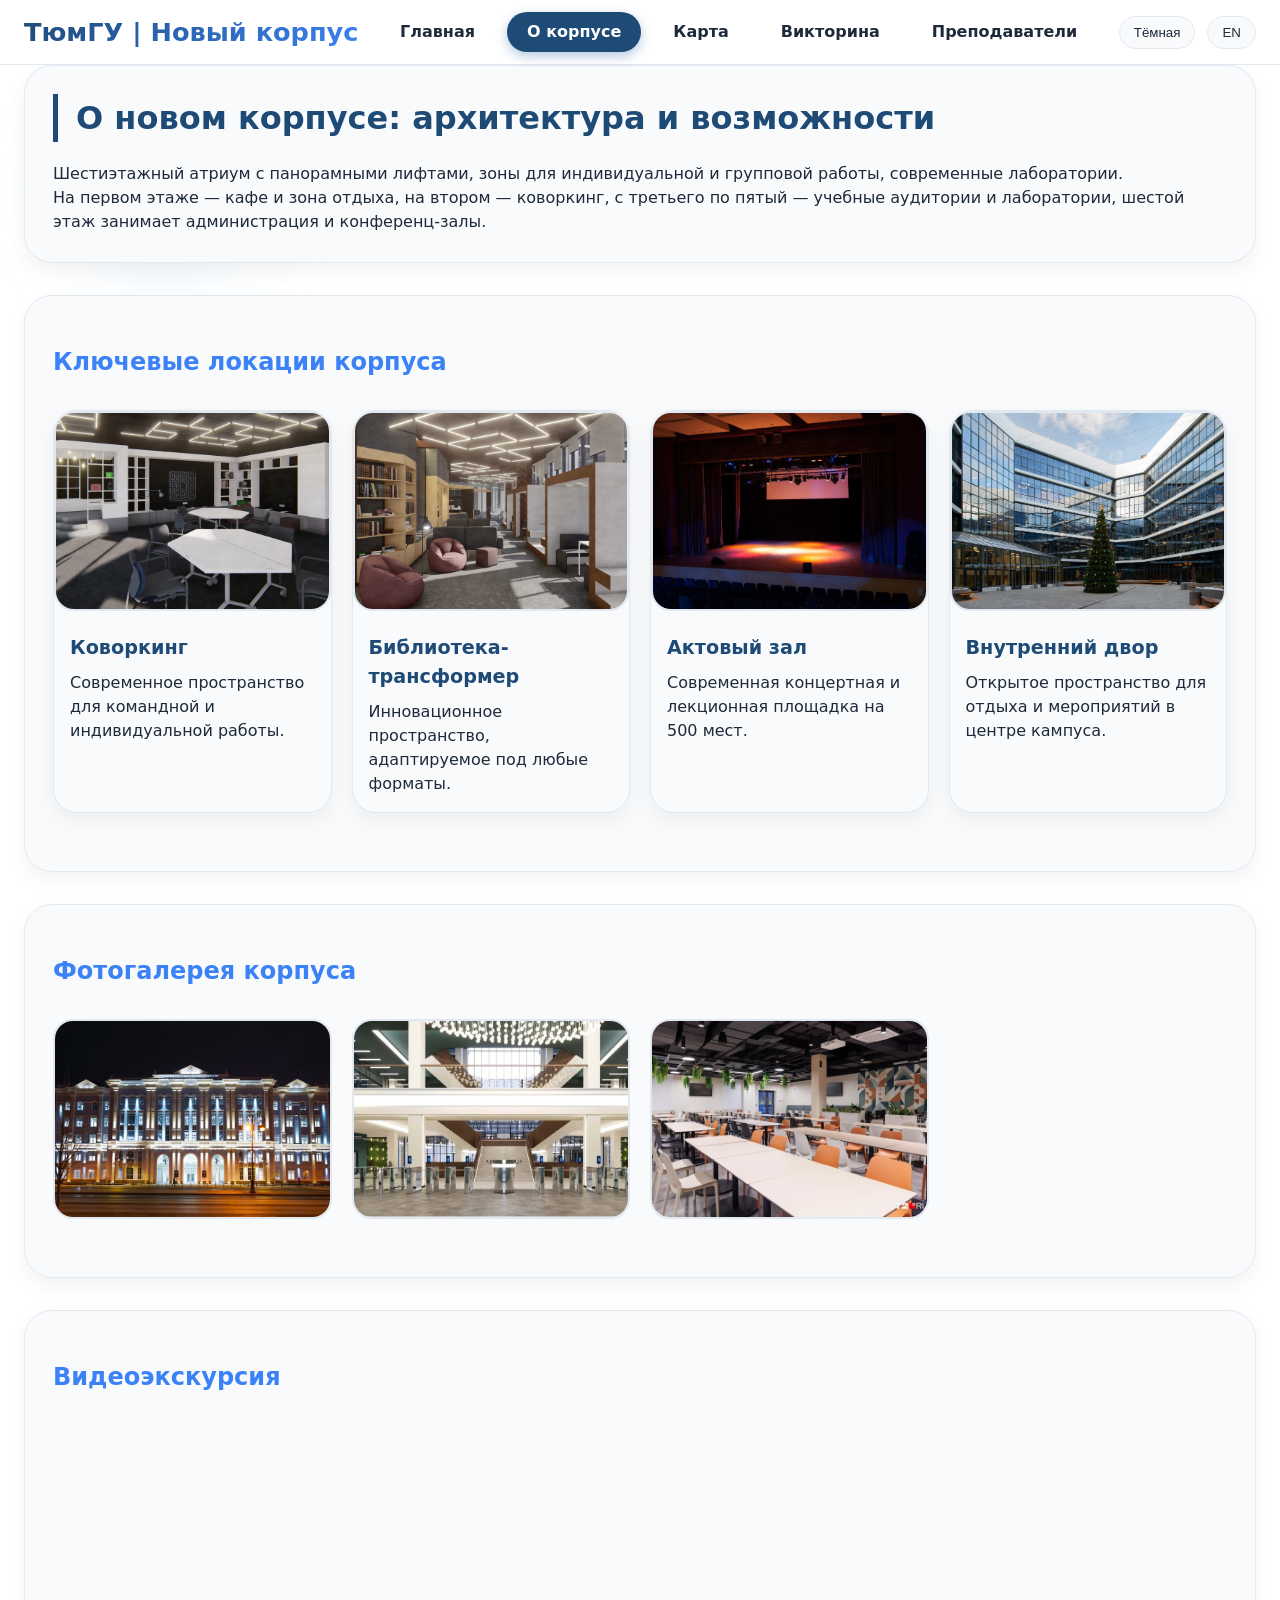
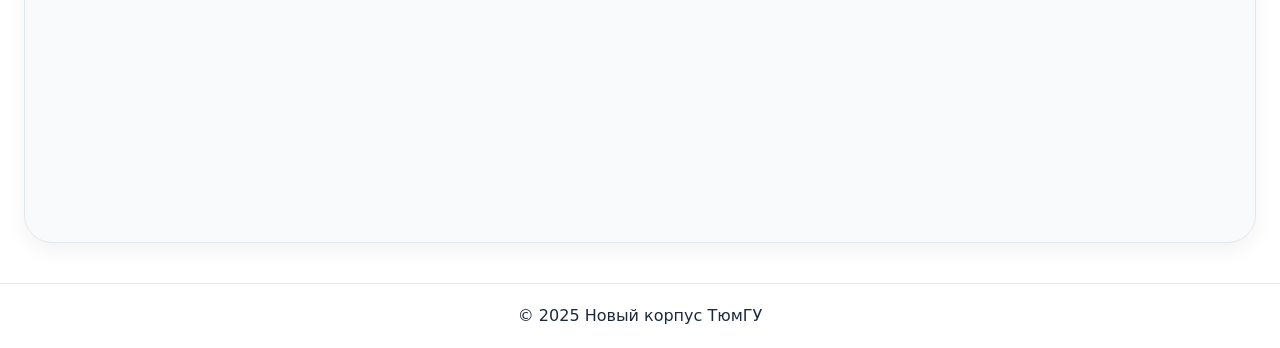
==== about.html @ 09c14d98 "Add files via upload" ====
<!DOCTYPE html>
<html lang="ru">
<head>
    <meta charset="UTF-8">
    <meta name="viewport" content="width=device-width, initial-scale=1.0">
    <title>О корпусе | Новый корпус ТюмГУ</title>
    <link rel="stylesheet" href="css/style.css">
</head>
<body>
<div class="bg-animation" id="bgAnim"></div>
<header>
    <div class="container">
        <div class="navbar">
            <div class="logo"><h1>ТюмГУ | Новый корпус</h1></div>
            <div class="nav-links">
                <a href="index.html" class="nav-link">Главная</a>
                <a href="about.html" class="nav-link">О корпусе</a>
                <a href="map.html" class="nav-link">Карта</a>
                <a href="quiz.html" class="nav-link">Викторина</a>
                <a href="teachers.html" class="nav-link">Преподаватели</a>
            </div>
            <div class="theme-lang">
                <button class="icon-btn" id="themeToggle">Тёмная</button>
                <button class="icon-btn" id="langToggle">EN</button>
            </div>
        </div>
    </div>
</header>
<main class="container">
    <div class="card">
        <h2 data-i18n="about_title">Архитектура и внутреннее пространство</h2>
        <p data-i18n="about_text">Шестиэтажный атриум с панорамными лифтами, зоны для индивидуальной и групповой работы, современные лаборатории.</p>
        <p data-i18n="about_details">На первом этаже — кафе и зона отдыха, на втором — коворкинг, с третьего по пятый — учебные аудитории и лаборатории, шестой этаж занимает администрация и конференц-залы.</p>
    </div>

    <div class="card">
        <h3 data-i18n="locations_title">🏛️ Ключевые локации корпуса</h3>
        <div class="gallery">
            <div class="location-card" data-modal-type="location" data-location-id="coworking">
                <img src="images/locations/coworking.jpg" alt="Coworking">
                <div class="location-card-content">
                    <h4 data-i18n="coworking_name">Коворкинг</h4>
                    <p data-i18n="coworking_desc">Современное пространство для командной и индивидуальной работы.</p>
                </div>
            </div>
            <div class="location-card" data-modal-type="location" data-location-id="library">
                <img src="images/locations/library.jpg" alt="Library">
                <div class="location-card-content">
                    <h4 data-i18n="library_name">Библиотека-трансформер</h4>
                    <p data-i18n="library_desc">Инновационное пространство, адаптируемое под любые форматы.</p>
                </div>
            </div>
            <div class="location-card" data-modal-type="location" data-location-id="assembly_hall">
                <img src="images/locations/assembly_hall.jpg" alt="Assembly Hall">
                <div class="location-card-content">
                    <h4 data-i18n="assembly_name">Актовый зал</h4>
                    <p data-i18n="assembly_desc">Современная концертная и лекционная площадка на 500 мест.</p>
                </div>
            </div>
            <div class="location-card" data-modal-type="location" data-location-id="courtyard">
                <img src="images/locations/courtyard.jpg" alt="Courtyard">
                <div class="location-card-content">
                    <h4 data-i18n="courtyard_name">Внутренний двор</h4>
                    <p data-i18n="courtyard_desc">Открытое пространство для отдыха и мероприятий в центре кампуса.</p>
                </div>
            </div>
        </div>
    </div>

    <div class="card">
        <h3 data-i18n="gallery_title">Фотогалерея корпуса</h3>
        <div class="gallery">
            <img src="images/facade.jpg" alt="Фасад корпуса" data-i18n-alt="facade_alt">
            <img src="images/entrance.jpg" alt="Входная зона" data-i18n-alt="entrance_alt">
            <img src="images/canteen.jpg" alt="Студенческая столовая" data-i18n-alt="canteen_alt">
        </div>
    </div>

    <div class="card">
        <h3 data-i18n="video_title">Видеоэкскурсия</h3>
        <div class="video-placeholder">
            <iframe width="100%" height="400" src="https://www.youtube.com/embed/87hZGVuOg38" 
                    title="YouTube video player" frameborder="0" 
                    allow="accelerometer; autoplay; clipboard-write; encrypted-media; gyroscope; picture-in-picture" 
                    allowfullscreen>
            </iframe>
        </div>
    </div>
</main>
<footer><p>© 2025 Новый корпус ТюмГУ</p></footer>
<button id="goToTop" class="up-btn">↑ Наверх</button>

<div id="infoModal" class="modal">
    <div class="modal-content">
        <div class="modal-header">
            <h2 id="modalTitle"></h2>
            <span class="modal-close">&times;</span>
        </div>
        <div class="modal-body">
            <img id="modalImage" src="" alt="">
            <p id="modalFullDescription"></p>
            <div id="modalContacts" class="modal-contacts"></div>
            <p id="modalQuote"></p>
        </div>
    </div>
</div>

<script src="js/main.js"></script>
</body>
</html>
---- css/style.css ----
:root {
    --bg-color: #ffffff;
    --text-color: #1e2a3a;
    --card-bg: #f8fafc;
    --border: #e2e8f0;
    --accent: #1e4a76;
    --accent-light: #3b82f6;
    --header-bg: #ffffffcc;
    --shadow: 0 8px 20px rgba(0,0,0,0.05);
    --code-bg: #eef2ff;
    --hover-glow: 0 0 8px rgba(59,130,246,0.5);
}
body.dark {
    --bg-color: #121212;
    --text-color: #f0f0f0;
    --card-bg: #1e293b;
    --border: #334155;
    --accent: #60a5fa;
    --accent-light: #93c5fd;
    --header-bg: #1e293bcc;
    --shadow: 0 8px 20px rgba(0,0,0,0.4);
    --code-bg: #0f172a;
    --hover-glow: 0 0 12px rgba(96,165,250,0.6);
}
* {
    margin: 0;
    padding: 0;
    box-sizing: border-box;
    transition: background-color 0.3s ease, color 0.2s ease, border-color 0.2s, box-shadow 0.2s;
}
body {
    font-family: 'Segoe UI', 'Inter', system-ui, sans-serif;
    background-color: var(--bg-color);
    color: var(--text-color);
    line-height: 1.5;
    scroll-behavior: smooth;
    position: relative;
    min-height: 100vh;
}
.bg-animation {
    position: fixed;
    top: 0;
    left: 0;
    width: 100%;
    height: 100%;
    z-index: -2;
    pointer-events: none;
    overflow: hidden;
}
.stars, .stars::after, .stars::before {
    content: '';
    position: absolute;
    width: 3px;
    height: 3px;
    background: white;
    border-radius: 50%;
    opacity: 0.6;
    animation: starMove 40s linear infinite;
}
.stars { top: 0; left: 0; right: 0; bottom: 0; }
.stars::after { top: 20%; left: 30%; width: 2px; height: 2px; animation-duration: 55s; animation-delay: -5s; }
.stars::before { top: 70%; left: 70%; width: 1.5px; height: 1.5px; animation-duration: 30s; }
@keyframes starMove {
    0% { transform: translate(0,0) scale(1); opacity: 0.2; }
    50% { opacity: 1; transform: translate(40px,20px) scale(1.2); }
    100% { transform: translate(80px,40px) scale(0.8); opacity: 0; }
}
.clouds {
    position: absolute;
    width: 100%;
    height: 100%;
}
.clouds div {
    position: absolute;
    background: rgba(170,210,240,0.15);
    border-radius: 50%;
    filter: blur(40px);
    animation: floatCloud 20s infinite alternate ease-in-out;
}
@keyframes floatCloud {
    0% { transform: translate(0,0) scale(1); opacity: 0.2; }
    100% { transform: translate(50px,30px) scale(1.3); opacity: 0.5; }
}
.container {
    max-width: 1300px;
    margin: 0 auto;
    padding: 0 24px;
    position: relative;
    z-index: 2;
}
header {
    background: var(--header-bg);
    backdrop-filter: blur(12px);
    position: sticky;
    top: 0;
    z-index: 100;
    border-bottom: 1px solid var(--border);
    padding: 12px 0;
}
.navbar {
    display: flex;
    flex-wrap: wrap;
    justify-content: space-between;
    align-items: center;
    gap: 15px;
}
.logo h1 {
    font-size: 1.6rem;
    font-weight: 700;
    background: linear-gradient(135deg, var(--accent), var(--accent-light));
    -webkit-background-clip: text;
    background-clip: text;
    color: transparent;
}
.nav-links {
    display: flex;
    flex-wrap: wrap;
    gap: 12px;
}
.nav-link {
    background: transparent;
    border: none;
    padding: 8px 20px;
    font-weight: 600;
    font-size: 1rem;
    border-radius: 40px;
    cursor: pointer;
    color: var(--text-color);
    text-decoration: none;
    display: inline-block;
    transition: 0.2s;
}
.nav-link.active {
    background: var(--accent);
    color: white;
    box-shadow: 0 4px 12px rgba(0,76,151,0.3);
}
.nav-link:hover:not(.active) {
    background: var(--border);
    transform: translateY(-2px);
}
.theme-lang {
    display: flex;
    gap: 12px;
    align-items: center;
}
.icon-btn {
    background: var(--card-bg);
    border: 1px solid var(--border);
    padding: 8px 14px;
    border-radius: 40px;
    cursor: pointer;
    font-weight: 500;
    color: var(--text-color);
    transition: 0.2s;
}
.icon-btn:hover {
    transform: scale(1.02);
    box-shadow: var(--hover-glow);
}
.card {
    background: var(--card-bg);
    border-radius: 28px;
    padding: 28px;
    box-shadow: var(--shadow);
    margin-bottom: 32px;
    border: 1px solid var(--border);
    transition: transform 0.2s, box-shadow 0.2s;
}
.card:hover {
    transform: translateY(-3px);
    box-shadow: 0 12px 24px rgba(0,0,0,0.1);
}
h2 {
    font-size: 2rem;
    margin-bottom: 20px;
    color: var(--accent);
    border-left: 5px solid var(--accent);
    padding-left: 18px;
}
h3 {
    font-size: 1.5rem;
    margin: 20px 0 12px 0;
    color: var(--accent-light);
}
footer {
    text-align: center;
    padding: 20px;
    border-top: 1px solid var(--border);
    margin-top: 40px;
}
.up-btn {
    position: fixed;
    bottom: 30px;
    right: 30px;
    background: var(--accent);
    border-radius: 50px;
    padding: 12px 18px;
    z-index: 99;
    display: none;
    box-shadow: 0 4px 12px black;
    color: white;
    cursor: pointer;
    border: none;
    font-weight: bold;
    transition: 0.2s;
}
.up-btn:hover {
    transform: scale(1.05);
    background: var(--accent-light);
}
.gallery {
    display: grid;
    grid-template-columns: repeat(auto-fill, minmax(260px, 1fr));
    gap: 20px;
    margin: 30px 0;
}
.gallery img {
    width: 100%;
    height: 200px;
    object-fit: cover;
    border-radius: 20px;
    transition: transform 0.3s, box-shadow 0.3s;
    border: 2px solid var(--border);
}
.gallery img:hover {
    transform: scale(1.03);
    box-shadow: 0 10px 20px rgba(0,0,0,0.2);
}
.video-placeholder iframe, 
.video-placeholder video {
    width: 100%;
    max-width: 100%;
    border-radius: 24px;
    border: none;
}
video { width: 100%; border-radius: 24px; }
.map-frame {
    width: 100%;
    height: 450px;
    border-radius: 28px;
    border: none;
}
.fact-list, .link-list {
    margin-left: 20px;
    margin-top: 10px;
}
.fact-list li, .link-list li {
    margin-bottom: 8px;
}
a {
    color: var(--accent);
    text-decoration: none;
}
a:hover {
    text-decoration: underline;
}
.quiz-question {
    background: var(--code-bg);
    border-radius: 20px;
    padding: 20px;
    margin-bottom: 20px;
    transition: all 0.3s;
}
.options {
    display: flex;
    flex-wrap: wrap;
    gap: 12px;
    margin-top: 12px;
}
.opt-btn {
    background: var(--card-bg);
    border: 1px solid var(--border);
    padding: 10px 20px;
    border-radius: 40px;
    cursor: pointer;
    transition: all 0.2s;
    color: var(--text-color);
}
.opt-btn:hover {
    transform: scale(1.02);
    box-shadow: var(--hover-glow);
}
.opt-btn.correct-glow {
    background-color: #10b981 !important;
    border-color: #10b981 !important;
    color: white !important;
    box-shadow: 0 0 15px #10b981 !important;
    animation: pulseGreen 0.5s ease;
}
.opt-btn.wrong-glow {
    background-color: #ef4444 !important;
    border-color: #ef4444 !important;
    color: white !important;
    box-shadow: 0 0 15px #ef4444 !important;
    animation: shake 0.3s ease;
}
@keyframes pulseGreen {
    0% { transform: scale(1); opacity: 0.7; }
    100% { transform: scale(1.02); opacity: 1; }
}
@keyframes shake {
    0%,100% { transform: translateX(0); }
    25% { transform: translateX(-5px); }
    75% { transform: translateX(5px); }
}
.quiz-feedback {
    margin-top: 12px;
    font-style: italic;
    padding: 8px;
    border-radius: 12px;
    background: rgba(0,0,0,0.05);
}
.hint {
    margin-top: 8px;
    font-size: 0.9rem;
    color: var(--accent-light);
}
.score {
    font-weight: bold;
    font-size: 1.4rem;
    margin-bottom: 20px;
    text-align: center;
}
.reset-btn {
    margin-top: 20px;
    background: var(--accent);
    color: white;
    border: none;
    padding: 10px 24px;
    border-radius: 40px;
    cursor: pointer;
    font-weight: 600;
    transition: 0.2s;
}
.reset-btn:hover {
    background: var(--accent-light);
}

/* ===== Стили карточек преподавателей ===== */
.teachers-grid {
    display: grid;
    grid-template-columns: repeat(auto-fill, minmax(220px, 1fr));
    gap: 20px;
    margin-top: 24px;
}
.teacher-card {
    background: var(--card-bg);
    border-radius: 20px;
    border: 1px solid var(--border);
    cursor: pointer;
    transition: transform 0.25s, box-shadow 0.25s;
    display: flex;
    flex-direction: column;
    align-items: center;
    padding: 22px 16px 18px;
    text-align: center;
    gap: 0;
}
.teacher-card:hover {
    transform: translateY(-4px);
    box-shadow: 0 12px 28px rgba(0,0,0,0.12);
}
.teacher-photo-wrap {
    position: relative;
    margin-bottom: 14px;
}
.teacher-photo {
    width: 88px;
    height: 88px;
    border-radius: 50%;
    object-fit: cover;
    border: 2px solid var(--accent);
    display: block;
}
.teacher-name {
    font-size: 0.95rem;
    font-weight: 700;
    color: var(--text-color);
    margin-bottom: 6px;
    line-height: 1.3;
}
.teacher-divider {
    width: 32px;
    height: 2px;
    background: var(--accent-light);
    border-radius: 2px;
    margin: 0 auto 8px;
}
.teacher-post {
    font-size: 0.78rem;
    color: var(--accent-light);
    font-weight: 600;
    margin-bottom: 8px;
    line-height: 1.4;
}
.teacher-desc {
    font-size: 0.75rem;
    color: var(--text-color);
    opacity: 0.6;
    line-height: 1.4;
}
.teacher-hint {
    margin-top: 12px;
    font-size: 0.7rem;
    color: var(--accent);
    opacity: 0.7;
    display: flex;
    align-items: center;
    gap: 4px;
}
.teacher-hint svg {
    width: 12px;
    height: 12px;
    flex-shrink: 0;
}

/* Локации */
.location-card {
    background: var(--card-bg);
    border-radius: 24px;
    overflow: hidden;
    cursor: pointer;
    transition: transform 0.3s, box-shadow 0.3s;
    border: 1px solid var(--border);
    box-shadow: var(--shadow);
}
.location-card:hover {
    transform: translateY(-5px);
    box-shadow: 0 12px 24px rgba(0,0,0,0.15);
}
.location-card img {
    width: 100%;
    height: 200px;
    object-fit: cover;
}
.location-card-content {
    padding: 16px;
}
.location-card-content h4 {
    font-size: 1.2rem;
    margin-bottom: 8px;
    color: var(--accent);
}

/* Уменьшенное модальное окно */
.modal {
    display: none;
    position: fixed;
    z-index: 1000;
    left: 0;
    top: 0;
    width: 100%;
    height: 100%;
    overflow: auto;
    background-color: rgba(0,0,0,0.8);
    backdrop-filter: blur(5px);
    justify-content: center;
    align-items: center;
    animation: fadeIn 0.3s;
}
.modal-content {
    background-color: var(--card-bg);
    margin: auto;
    padding: 0;
    border: 1px solid var(--border);
    border-radius: 24px;
    width: 90%;
    max-width: 560px;
    box-shadow: 0 10px 30px rgba(0,0,0,0.3);
    animation: slideDown 0.3s;
}
.modal-header {
    display: flex;
    justify-content: space-between;
    align-items: center;
    padding: 16px 20px;
    border-bottom: 1px solid var(--border);
}
.modal-header h2 {
    margin: 0;
    font-size: 1.4rem;
    border-left: none;
    padding-left: 0;
}
.modal-close {
    color: var(--text-color);
    font-size: 28px;
    font-weight: bold;
    cursor: pointer;
    transition: 0.2s;
}
.modal-close:hover {
    color: var(--accent-light);
    transform: scale(1.1);
}
.modal-body {
    padding: 0 20px 20px 20px;
}
.modal-body img {
    width: 100%;
    max-height: 280px;
    object-fit: cover;
    border-radius: 16px;
    margin: 16px 0;
}
#modalFullDescription, #modalQuote {
    line-height: 1.6;
}
#modalQuote {
    font-style: italic;
    background: var(--code-bg);
    padding: 16px;
    border-radius: 20px;
    margin-top: 20px;
    border-left: 4px solid var(--accent);
}

/* Блок контактов в модальном окне */
.modal-contacts {
    margin: 16px 0 12px;
    padding: 12px 16px;
    background: var(--code-bg);
    border-radius: 16px;
    display: flex;
    flex-direction: column;
    gap: 8px;
}
.contact-item {
    font-size: 0.9rem;
    line-height: 1.5;
    display: flex;
    flex-wrap: wrap;
    gap: 4px;
}
.contact-label {
    font-weight: 600;
    color: var(--accent-light);
    min-width: 80px;
}
.contact-item a {
    color: var(--accent);
    text-decoration: underline;
}

/* Главная – статистика */
.stats-grid {
    display: grid;
    grid-template-columns: repeat(auto-fit, minmax(200px, 1fr));
    gap: 20px;
    text-align: center;
    margin: 20px 0;
}
.stat-item {
    background: var(--code-bg);
    padding: 20px;
    border-radius: 20px;
}
.stat-number {
    font-size: 2rem;
    font-weight: bold;
    color: var(--accent);
    display: block;
}
.reviews-grid {
    display: grid;
    grid-template-columns: repeat(auto-fit, minmax(250px, 1fr));
    gap: 20px;
    margin-top: 20px;
}
.review-item {
    background: var(--code-bg);
    padding: 16px;
    border-radius: 20px;
    font-style: italic;
}
@keyframes slideDown {
    from {transform: translateY(-50px); opacity: 0;}
    to {transform: translateY(0); opacity: 1;}
}
@media (max-width: 760px) {
    .navbar { flex-direction: column; align-items: stretch; }
    .nav-links { justify-content: center; }
    .theme-lang { justify-content: center; }
    h2 { font-size: 1.6rem; }
    .container { padding: 0 16px; }
    .teachers-grid { grid-template-columns: 1fr; }
    .stats-grid { grid-template-columns: 1fr; }
}
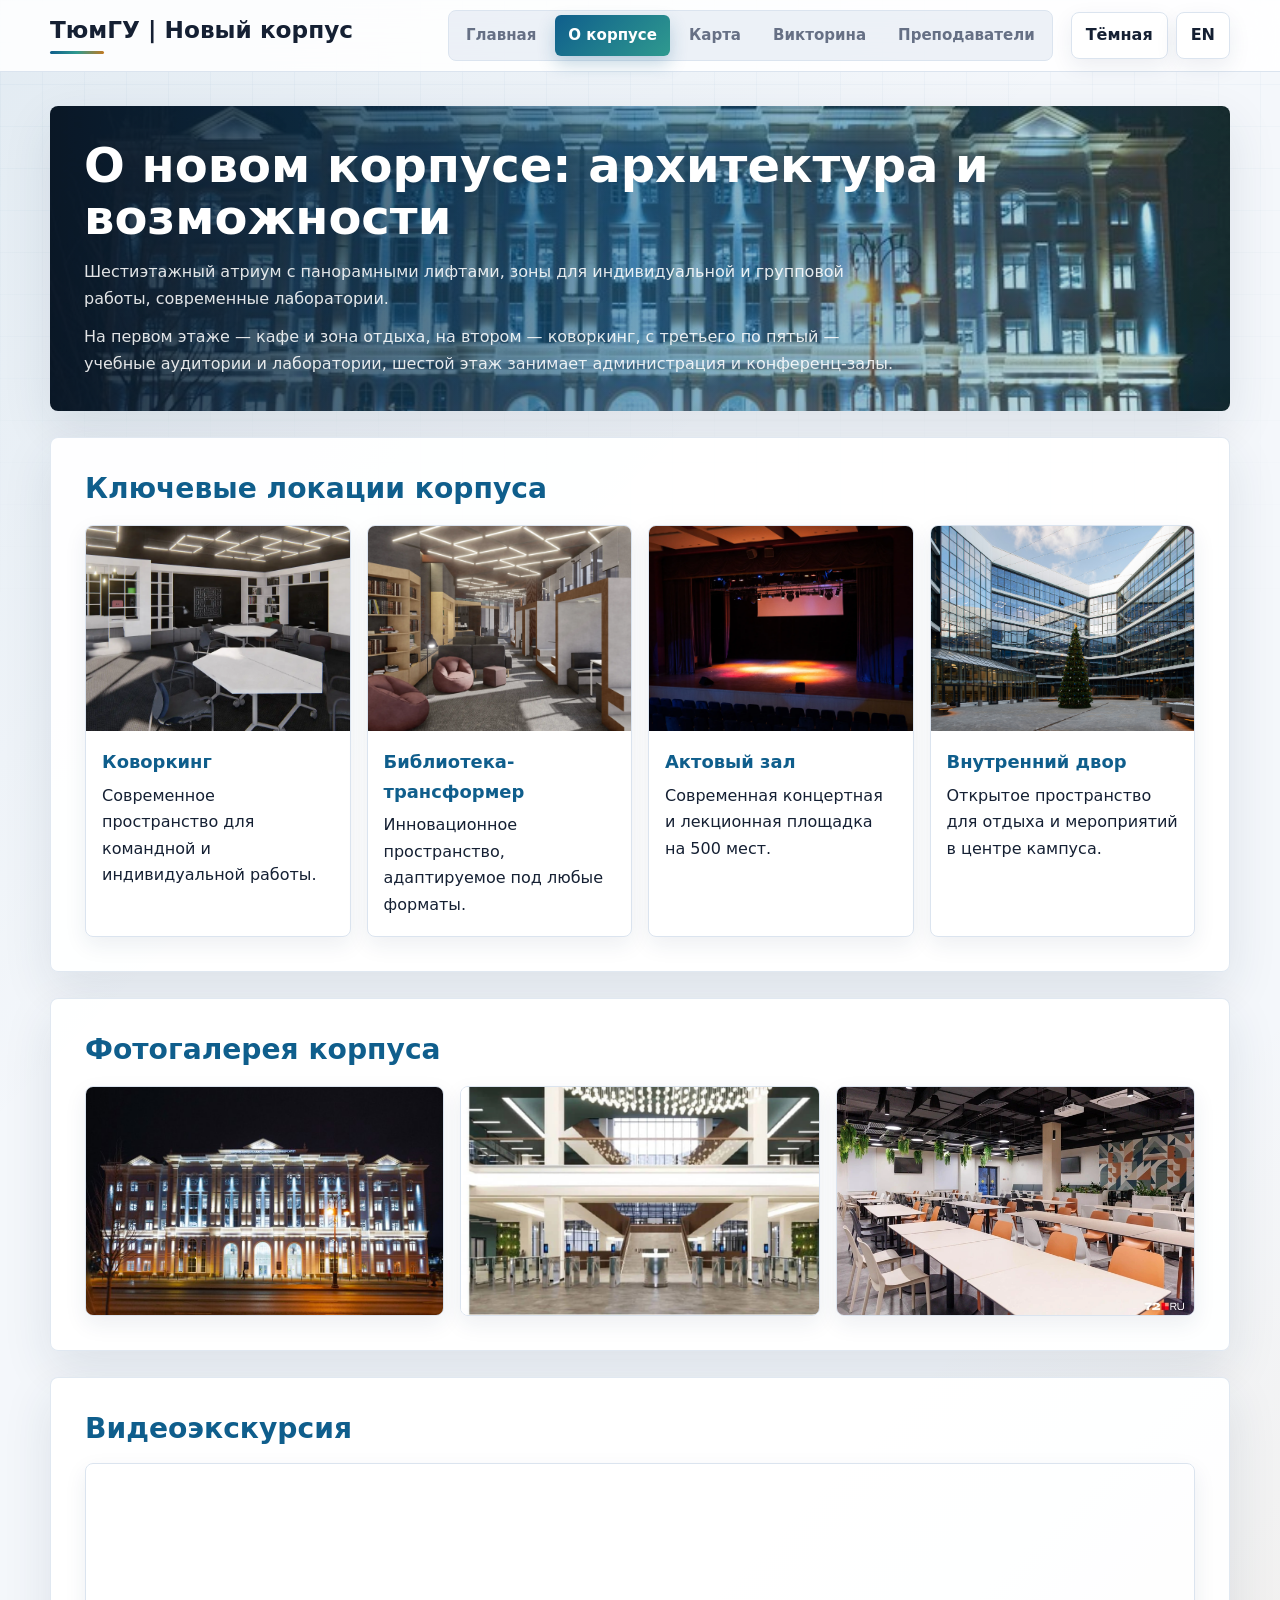
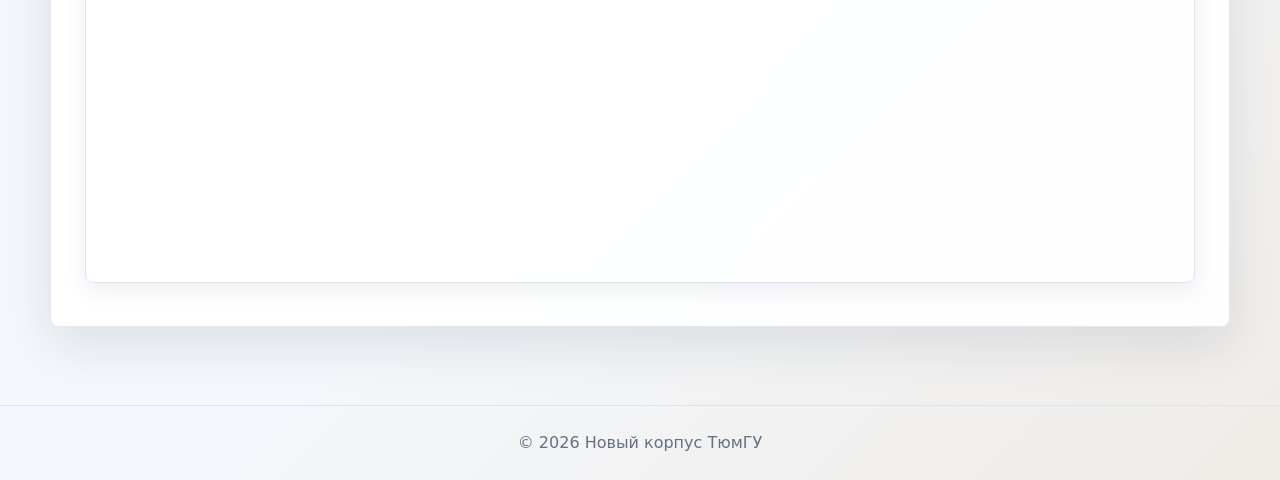
==== commit b37b4fd1: "Add files via upload" ====
--- a/about.html
+++ b/about.html
@@ -11,13 +11,13 @@
 <header>
     <div class="container">
         <div class="navbar">
-            <div class="logo"><h1>ТюмГУ | Новый корпус</h1></div>
-            <div class="nav-links">
-                <a href="index.html" class="nav-link">Главная</a>
-                <a href="about.html" class="nav-link">О корпусе</a>
-                <a href="map.html" class="nav-link">Карта</a>
-                <a href="quiz.html" class="nav-link">Викторина</a>
-                <a href="teachers.html" class="nav-link">Преподаватели</a>
+            <div class="logo"><h1 data-i18n="brand_title">ТюмГУ | Новый корпус</h1></div>
+            <div class="nav-links">
+                <a href="index.html" class="nav-link" data-i18n="nav_home">Главная</a>
+                <a href="about.html" class="nav-link" data-i18n="nav_about">О корпусе</a>
+                <a href="map.html" class="nav-link" data-i18n="nav_map">Карта</a>
+                <a href="quiz.html" class="nav-link" data-i18n="nav_quiz">Викторина</a>
+                <a href="teachers.html" class="nav-link" data-i18n="nav_teachers">Преподаватели</a>
             </div>
             <div class="theme-lang">
                 <button class="icon-btn" id="themeToggle">Тёмная</button>
@@ -87,7 +87,7 @@
         </div>
     </div>
 </main>
-<footer><p>© 2025 Новый корпус ТюмГУ</p></footer>
+<footer><p>© 2026 Новый корпус ТюмГУ</p></footer>
 <button id="goToTop" class="up-btn">↑ Наверх</button>
 
 <div id="infoModal" class="modal">
@@ -107,4 +107,4 @@
 
 <script src="js/main.js"></script>
 </body>
-</html>+</html>
--- a/css/style.css
+++ b/css/style.css
@@ -1,589 +1,889 @@
-:root {
-    --bg-color: #ffffff;
-    --text-color: #1e2a3a;
-    --card-bg: #f8fafc;
-    --border: #e2e8f0;
-    --accent: #1e4a76;
-    --accent-light: #3b82f6;
-    --header-bg: #ffffffcc;
-    --shadow: 0 8px 20px rgba(0,0,0,0.05);
-    --code-bg: #eef2ff;
-    --hover-glow: 0 0 8px rgba(59,130,246,0.5);
-}
-body.dark {
-    --bg-color: #121212;
-    --text-color: #f0f0f0;
-    --card-bg: #1e293b;
-    --border: #334155;
-    --accent: #60a5fa;
-    --accent-light: #93c5fd;
-    --header-bg: #1e293bcc;
-    --shadow: 0 8px 20px rgba(0,0,0,0.4);
-    --code-bg: #0f172a;
-    --hover-glow: 0 0 12px rgba(96,165,250,0.6);
-}
-* {
-    margin: 0;
-    padding: 0;
-    box-sizing: border-box;
-    transition: background-color 0.3s ease, color 0.2s ease, border-color 0.2s, box-shadow 0.2s;
-}
-body {
-    font-family: 'Segoe UI', 'Inter', system-ui, sans-serif;
-    background-color: var(--bg-color);
-    color: var(--text-color);
-    line-height: 1.5;
-    scroll-behavior: smooth;
-    position: relative;
-    min-height: 100vh;
-}
-.bg-animation {
-    position: fixed;
-    top: 0;
-    left: 0;
-    width: 100%;
-    height: 100%;
-    z-index: -2;
-    pointer-events: none;
-    overflow: hidden;
-}
-.stars, .stars::after, .stars::before {
-    content: '';
-    position: absolute;
-    width: 3px;
-    height: 3px;
-    background: white;
-    border-radius: 50%;
-    opacity: 0.6;
-    animation: starMove 40s linear infinite;
-}
-.stars { top: 0; left: 0; right: 0; bottom: 0; }
-.stars::after { top: 20%; left: 30%; width: 2px; height: 2px; animation-duration: 55s; animation-delay: -5s; }
-.stars::before { top: 70%; left: 70%; width: 1.5px; height: 1.5px; animation-duration: 30s; }
-@keyframes starMove {
-    0% { transform: translate(0,0) scale(1); opacity: 0.2; }
-    50% { opacity: 1; transform: translate(40px,20px) scale(1.2); }
-    100% { transform: translate(80px,40px) scale(0.8); opacity: 0; }
-}
-.clouds {
-    position: absolute;
-    width: 100%;
-    height: 100%;
-}
-.clouds div {
-    position: absolute;
-    background: rgba(170,210,240,0.15);
-    border-radius: 50%;
-    filter: blur(40px);
-    animation: floatCloud 20s infinite alternate ease-in-out;
-}
-@keyframes floatCloud {
-    0% { transform: translate(0,0) scale(1); opacity: 0.2; }
-    100% { transform: translate(50px,30px) scale(1.3); opacity: 0.5; }
-}
-.container {
-    max-width: 1300px;
-    margin: 0 auto;
-    padding: 0 24px;
-    position: relative;
-    z-index: 2;
-}
-header {
-    background: var(--header-bg);
-    backdrop-filter: blur(12px);
-    position: sticky;
-    top: 0;
-    z-index: 100;
-    border-bottom: 1px solid var(--border);
-    padding: 12px 0;
-}
-.navbar {
-    display: flex;
-    flex-wrap: wrap;
-    justify-content: space-between;
-    align-items: center;
-    gap: 15px;
-}
-.logo h1 {
-    font-size: 1.6rem;
-    font-weight: 700;
-    background: linear-gradient(135deg, var(--accent), var(--accent-light));
-    -webkit-background-clip: text;
-    background-clip: text;
-    color: transparent;
-}
-.nav-links {
-    display: flex;
-    flex-wrap: wrap;
-    gap: 12px;
-}
-.nav-link {
-    background: transparent;
-    border: none;
-    padding: 8px 20px;
-    font-weight: 600;
-    font-size: 1rem;
-    border-radius: 40px;
-    cursor: pointer;
-    color: var(--text-color);
-    text-decoration: none;
-    display: inline-block;
-    transition: 0.2s;
-}
-.nav-link.active {
-    background: var(--accent);
-    color: white;
-    box-shadow: 0 4px 12px rgba(0,76,151,0.3);
-}
-.nav-link:hover:not(.active) {
-    background: var(--border);
-    transform: translateY(-2px);
-}
-.theme-lang {
-    display: flex;
-    gap: 12px;
-    align-items: center;
-}
-.icon-btn {
-    background: var(--card-bg);
-    border: 1px solid var(--border);
-    padding: 8px 14px;
-    border-radius: 40px;
-    cursor: pointer;
-    font-weight: 500;
-    color: var(--text-color);
-    transition: 0.2s;
-}
-.icon-btn:hover {
-    transform: scale(1.02);
-    box-shadow: var(--hover-glow);
-}
-.card {
-    background: var(--card-bg);
-    border-radius: 28px;
-    padding: 28px;
-    box-shadow: var(--shadow);
-    margin-bottom: 32px;
-    border: 1px solid var(--border);
-    transition: transform 0.2s, box-shadow 0.2s;
-}
-.card:hover {
-    transform: translateY(-3px);
-    box-shadow: 0 12px 24px rgba(0,0,0,0.1);
-}
-h2 {
-    font-size: 2rem;
-    margin-bottom: 20px;
-    color: var(--accent);
-    border-left: 5px solid var(--accent);
-    padding-left: 18px;
-}
-h3 {
-    font-size: 1.5rem;
-    margin: 20px 0 12px 0;
-    color: var(--accent-light);
-}
-footer {
-    text-align: center;
-    padding: 20px;
-    border-top: 1px solid var(--border);
-    margin-top: 40px;
-}
-.up-btn {
-    position: fixed;
-    bottom: 30px;
-    right: 30px;
-    background: var(--accent);
-    border-radius: 50px;
-    padding: 12px 18px;
-    z-index: 99;
-    display: none;
-    box-shadow: 0 4px 12px black;
-    color: white;
-    cursor: pointer;
-    border: none;
-    font-weight: bold;
-    transition: 0.2s;
-}
-.up-btn:hover {
-    transform: scale(1.05);
-    background: var(--accent-light);
-}
-.gallery {
-    display: grid;
-    grid-template-columns: repeat(auto-fill, minmax(260px, 1fr));
-    gap: 20px;
-    margin: 30px 0;
-}
-.gallery img {
-    width: 100%;
-    height: 200px;
-    object-fit: cover;
-    border-radius: 20px;
-    transition: transform 0.3s, box-shadow 0.3s;
-    border: 2px solid var(--border);
-}
-.gallery img:hover {
-    transform: scale(1.03);
-    box-shadow: 0 10px 20px rgba(0,0,0,0.2);
-}
-.video-placeholder iframe, 
-.video-placeholder video {
-    width: 100%;
-    max-width: 100%;
-    border-radius: 24px;
-    border: none;
-}
-video { width: 100%; border-radius: 24px; }
-.map-frame {
-    width: 100%;
-    height: 450px;
-    border-radius: 28px;
-    border: none;
-}
-.fact-list, .link-list {
-    margin-left: 20px;
-    margin-top: 10px;
-}
-.fact-list li, .link-list li {
-    margin-bottom: 8px;
-}
-a {
-    color: var(--accent);
-    text-decoration: none;
-}
-a:hover {
-    text-decoration: underline;
-}
-.quiz-question {
-    background: var(--code-bg);
-    border-radius: 20px;
-    padding: 20px;
-    margin-bottom: 20px;
-    transition: all 0.3s;
-}
-.options {
-    display: flex;
-    flex-wrap: wrap;
-    gap: 12px;
-    margin-top: 12px;
-}
-.opt-btn {
-    background: var(--card-bg);
-    border: 1px solid var(--border);
-    padding: 10px 20px;
-    border-radius: 40px;
-    cursor: pointer;
-    transition: all 0.2s;
-    color: var(--text-color);
-}
-.opt-btn:hover {
-    transform: scale(1.02);
-    box-shadow: var(--hover-glow);
-}
-.opt-btn.correct-glow {
-    background-color: #10b981 !important;
-    border-color: #10b981 !important;
-    color: white !important;
-    box-shadow: 0 0 15px #10b981 !important;
-    animation: pulseGreen 0.5s ease;
-}
-.opt-btn.wrong-glow {
-    background-color: #ef4444 !important;
-    border-color: #ef4444 !important;
-    color: white !important;
-    box-shadow: 0 0 15px #ef4444 !important;
-    animation: shake 0.3s ease;
-}
-@keyframes pulseGreen {
-    0% { transform: scale(1); opacity: 0.7; }
-    100% { transform: scale(1.02); opacity: 1; }
-}
-@keyframes shake {
-    0%,100% { transform: translateX(0); }
-    25% { transform: translateX(-5px); }
-    75% { transform: translateX(5px); }
-}
-.quiz-feedback {
-    margin-top: 12px;
-    font-style: italic;
-    padding: 8px;
-    border-radius: 12px;
-    background: rgba(0,0,0,0.05);
-}
-.hint {
-    margin-top: 8px;
-    font-size: 0.9rem;
-    color: var(--accent-light);
-}
-.score {
-    font-weight: bold;
-    font-size: 1.4rem;
-    margin-bottom: 20px;
-    text-align: center;
-}
-.reset-btn {
-    margin-top: 20px;
-    background: var(--accent);
-    color: white;
-    border: none;
-    padding: 10px 24px;
-    border-radius: 40px;
-    cursor: pointer;
-    font-weight: 600;
-    transition: 0.2s;
-}
-.reset-btn:hover {
-    background: var(--accent-light);
-}
-
-/* ===== Стили карточек преподавателей ===== */
-.teachers-grid {
-    display: grid;
-    grid-template-columns: repeat(auto-fill, minmax(220px, 1fr));
-    gap: 20px;
-    margin-top: 24px;
-}
-.teacher-card {
-    background: var(--card-bg);
-    border-radius: 20px;
-    border: 1px solid var(--border);
-    cursor: pointer;
-    transition: transform 0.25s, box-shadow 0.25s;
-    display: flex;
-    flex-direction: column;
-    align-items: center;
-    padding: 22px 16px 18px;
-    text-align: center;
-    gap: 0;
-}
-.teacher-card:hover {
-    transform: translateY(-4px);
-    box-shadow: 0 12px 28px rgba(0,0,0,0.12);
-}
-.teacher-photo-wrap {
-    position: relative;
-    margin-bottom: 14px;
-}
-.teacher-photo {
-    width: 88px;
-    height: 88px;
-    border-radius: 50%;
-    object-fit: cover;
-    border: 2px solid var(--accent);
-    display: block;
-}
-.teacher-name {
-    font-size: 0.95rem;
-    font-weight: 700;
-    color: var(--text-color);
-    margin-bottom: 6px;
-    line-height: 1.3;
-}
-.teacher-divider {
-    width: 32px;
-    height: 2px;
-    background: var(--accent-light);
-    border-radius: 2px;
-    margin: 0 auto 8px;
-}
-.teacher-post {
-    font-size: 0.78rem;
-    color: var(--accent-light);
-    font-weight: 600;
-    margin-bottom: 8px;
-    line-height: 1.4;
-}
-.teacher-desc {
-    font-size: 0.75rem;
-    color: var(--text-color);
-    opacity: 0.6;
-    line-height: 1.4;
-}
-.teacher-hint {
-    margin-top: 12px;
-    font-size: 0.7rem;
-    color: var(--accent);
-    opacity: 0.7;
-    display: flex;
-    align-items: center;
-    gap: 4px;
-}
-.teacher-hint svg {
-    width: 12px;
-    height: 12px;
-    flex-shrink: 0;
-}
-
-/* Локации */
-.location-card {
-    background: var(--card-bg);
-    border-radius: 24px;
-    overflow: hidden;
-    cursor: pointer;
-    transition: transform 0.3s, box-shadow 0.3s;
-    border: 1px solid var(--border);
-    box-shadow: var(--shadow);
-}
-.location-card:hover {
-    transform: translateY(-5px);
-    box-shadow: 0 12px 24px rgba(0,0,0,0.15);
-}
-.location-card img {
-    width: 100%;
-    height: 200px;
-    object-fit: cover;
-}
-.location-card-content {
-    padding: 16px;
-}
-.location-card-content h4 {
-    font-size: 1.2rem;
-    margin-bottom: 8px;
-    color: var(--accent);
-}
-
-/* Уменьшенное модальное окно */
-.modal {
-    display: none;
-    position: fixed;
-    z-index: 1000;
-    left: 0;
-    top: 0;
-    width: 100%;
-    height: 100%;
-    overflow: auto;
-    background-color: rgba(0,0,0,0.8);
-    backdrop-filter: blur(5px);
-    justify-content: center;
-    align-items: center;
-    animation: fadeIn 0.3s;
-}
-.modal-content {
-    background-color: var(--card-bg);
-    margin: auto;
-    padding: 0;
-    border: 1px solid var(--border);
-    border-radius: 24px;
-    width: 90%;
-    max-width: 560px;
-    box-shadow: 0 10px 30px rgba(0,0,0,0.3);
-    animation: slideDown 0.3s;
-}
-.modal-header {
-    display: flex;
-    justify-content: space-between;
-    align-items: center;
-    padding: 16px 20px;
-    border-bottom: 1px solid var(--border);
-}
-.modal-header h2 {
-    margin: 0;
-    font-size: 1.4rem;
-    border-left: none;
-    padding-left: 0;
-}
-.modal-close {
-    color: var(--text-color);
-    font-size: 28px;
-    font-weight: bold;
-    cursor: pointer;
-    transition: 0.2s;
-}
-.modal-close:hover {
-    color: var(--accent-light);
-    transform: scale(1.1);
-}
-.modal-body {
-    padding: 0 20px 20px 20px;
-}
-.modal-body img {
-    width: 100%;
-    max-height: 280px;
-    object-fit: cover;
-    border-radius: 16px;
-    margin: 16px 0;
-}
-#modalFullDescription, #modalQuote {
-    line-height: 1.6;
-}
-#modalQuote {
-    font-style: italic;
-    background: var(--code-bg);
-    padding: 16px;
-    border-radius: 20px;
-    margin-top: 20px;
-    border-left: 4px solid var(--accent);
-}
-
-/* Блок контактов в модальном окне */
-.modal-contacts {
-    margin: 16px 0 12px;
-    padding: 12px 16px;
-    background: var(--code-bg);
-    border-radius: 16px;
-    display: flex;
-    flex-direction: column;
-    gap: 8px;
-}
-.contact-item {
-    font-size: 0.9rem;
-    line-height: 1.5;
-    display: flex;
-    flex-wrap: wrap;
-    gap: 4px;
-}
-.contact-label {
-    font-weight: 600;
-    color: var(--accent-light);
-    min-width: 80px;
-}
-.contact-item a {
-    color: var(--accent);
-    text-decoration: underline;
-}
-
-/* Главная – статистика */
-.stats-grid {
-    display: grid;
-    grid-template-columns: repeat(auto-fit, minmax(200px, 1fr));
-    gap: 20px;
-    text-align: center;
-    margin: 20px 0;
-}
-.stat-item {
-    background: var(--code-bg);
-    padding: 20px;
-    border-radius: 20px;
-}
-.stat-number {
-    font-size: 2rem;
-    font-weight: bold;
-    color: var(--accent);
-    display: block;
-}
-.reviews-grid {
-    display: grid;
-    grid-template-columns: repeat(auto-fit, minmax(250px, 1fr));
-    gap: 20px;
-    margin-top: 20px;
-}
-.review-item {
-    background: var(--code-bg);
-    padding: 16px;
-    border-radius: 20px;
-    font-style: italic;
-}
-@keyframes slideDown {
-    from {transform: translateY(-50px); opacity: 0;}
-    to {transform: translateY(0); opacity: 1;}
-}
-@media (max-width: 760px) {
-    .navbar { flex-direction: column; align-items: stretch; }
-    .nav-links { justify-content: center; }
-    .theme-lang { justify-content: center; }
-    h2 { font-size: 1.6rem; }
-    .container { padding: 0 16px; }
-    .teachers-grid { grid-template-columns: 1fr; }
-    .stats-grid { grid-template-columns: 1fr; }
-}+:root {
+    color-scheme: light;
+    --bg-color: #f4f7fb;
+    --text-color: #152033;
+    --muted-text: #667085;
+    --card-bg: rgba(255, 255, 255, 0.92);
+    --panel-bg: #ffffff;
+    --border: #dbe4ef;
+    --accent: #0f5e8c;
+    --accent-light: #2f9a8f;
+    --accent-soft: #e8f4f3;
+    --warm: #c17a22;
+    --header-bg: rgba(255, 255, 255, 0.88);
+    --shadow: 0 18px 50px rgba(27, 52, 83, 0.11);
+    --shadow-soft: 0 8px 22px rgba(27, 52, 83, 0.08);
+    --code-bg: #eef5fb;
+    --hover-glow: 0 0 0 4px rgba(47, 154, 143, 0.16);
+}
+
+body.dark {
+    color-scheme: dark;
+    --bg-color: #0d1420;
+    --text-color: #eef4fb;
+    --muted-text: #aab8c8;
+    --card-bg: rgba(21, 32, 51, 0.92);
+    --panel-bg: #111b2b;
+    --border: #27384d;
+    --accent: #6cc3ff;
+    --accent-light: #67d5c5;
+    --accent-soft: rgba(103, 213, 197, 0.12);
+    --warm: #f0b55c;
+    --header-bg: rgba(15, 24, 38, 0.9);
+    --shadow: 0 20px 54px rgba(0, 0, 0, 0.34);
+    --shadow-soft: 0 10px 26px rgba(0, 0, 0, 0.26);
+    --code-bg: #172438;
+    --hover-glow: 0 0 0 4px rgba(108, 195, 255, 0.16);
+}
+
+* {
+    margin: 0;
+    padding: 0;
+    box-sizing: border-box;
+}
+
+html {
+    scroll-behavior: smooth;
+}
+
+body {
+    min-height: 100vh;
+    font-family: "Segoe UI", Inter, system-ui, -apple-system, BlinkMacSystemFont, sans-serif;
+    background:
+        linear-gradient(135deg, rgba(15, 94, 140, 0.08), transparent 34%),
+        linear-gradient(315deg, rgba(193, 122, 34, 0.09), transparent 32%),
+        var(--bg-color);
+    color: var(--text-color);
+    line-height: 1.65;
+    position: relative;
+    overflow-x: hidden;
+}
+
+body::before {
+    content: "";
+    position: fixed;
+    inset: 0;
+    z-index: -3;
+    pointer-events: none;
+    opacity: 0.42;
+    background-image:
+        linear-gradient(rgba(15, 94, 140, 0.08) 1px, transparent 1px),
+        linear-gradient(90deg, rgba(15, 94, 140, 0.08) 1px, transparent 1px);
+    background-size: 42px 42px;
+    mask-image: linear-gradient(to bottom, black, transparent 75%);
+}
+
+.bg-animation {
+    position: fixed;
+    inset: 0;
+    z-index: -2;
+    pointer-events: none;
+    overflow: hidden;
+}
+
+.stars,
+.stars::after,
+.stars::before {
+    content: "";
+    position: absolute;
+    width: 2px;
+    height: 2px;
+    background: currentColor;
+    border-radius: 50%;
+    color: rgba(255, 255, 255, 0.7);
+    box-shadow:
+        18vw 12vh 0 currentColor,
+        44vw 26vh 0 currentColor,
+        78vw 18vh 0 currentColor,
+        65vw 72vh 0 currentColor,
+        20vw 68vh 0 currentColor;
+    animation: starMove 28s linear infinite;
+}
+
+.stars {
+    top: 10%;
+    left: 4%;
+}
+
+.stars::after {
+    top: 24vh;
+    left: 32vw;
+    opacity: 0.55;
+    animation-duration: 42s;
+}
+
+.stars::before {
+    top: 58vh;
+    left: 8vw;
+    opacity: 0.4;
+    animation-duration: 36s;
+}
+
+@keyframes starMove {
+    from { transform: translate3d(0, 0, 0); opacity: 0.25; }
+    50% { opacity: 0.85; }
+    to { transform: translate3d(32px, 18px, 0); opacity: 0.25; }
+}
+
+.clouds {
+    display: none;
+}
+
+.container {
+    width: min(1180px, calc(100% - 40px));
+    margin: 0 auto;
+    position: relative;
+    z-index: 1;
+}
+
+header {
+    position: sticky;
+    top: 0;
+    z-index: 100;
+    padding: 10px 0;
+    background: var(--header-bg);
+    border-bottom: 1px solid var(--border);
+    backdrop-filter: blur(18px);
+}
+
+.navbar {
+    display: grid;
+    grid-template-columns: minmax(210px, 1fr) auto auto;
+    align-items: center;
+    gap: 18px;
+}
+
+.logo h1 {
+    font-size: clamp(1.08rem, 2vw, 1.45rem);
+    font-weight: 800;
+    line-height: 1.15;
+    color: var(--text-color);
+}
+
+.logo h1::after {
+    content: "";
+    display: block;
+    width: 54px;
+    height: 3px;
+    margin-top: 7px;
+    border-radius: 3px;
+    background: linear-gradient(90deg, var(--accent), var(--accent-light), var(--warm));
+}
+
+.nav-links {
+    display: flex;
+    flex-wrap: wrap;
+    justify-content: center;
+    gap: 6px;
+    padding: 4px;
+    background: rgba(219, 228, 239, 0.5);
+    border: 1px solid var(--border);
+    border-radius: 8px;
+}
+
+body.dark .nav-links {
+    background: rgba(39, 56, 77, 0.42);
+}
+
+.nav-link,
+.icon-btn,
+.opt-btn,
+.reset-btn,
+.up-btn {
+    border: 0;
+    font: inherit;
+}
+
+.nav-link {
+    display: inline-flex;
+    align-items: center;
+    min-height: 38px;
+    padding: 8px 13px;
+    border-radius: 6px;
+    color: var(--muted-text);
+    text-decoration: none;
+    font-size: 0.94rem;
+    font-weight: 700;
+    transition: color 0.2s ease, background 0.2s ease, transform 0.2s ease, box-shadow 0.2s ease;
+}
+
+.nav-link.active {
+    color: #ffffff;
+    background: linear-gradient(135deg, var(--accent), var(--accent-light));
+    box-shadow: 0 8px 18px rgba(15, 94, 140, 0.24);
+}
+
+.nav-link:hover:not(.active) {
+    color: var(--text-color);
+    background: var(--panel-bg);
+    transform: translateY(-1px);
+}
+
+.theme-lang {
+    display: flex;
+    gap: 8px;
+    justify-content: flex-end;
+}
+
+.icon-btn,
+.reset-btn {
+    min-height: 40px;
+    padding: 9px 14px;
+    border-radius: 8px;
+    cursor: pointer;
+    font-weight: 800;
+    color: var(--text-color);
+    background: var(--panel-bg);
+    border: 1px solid var(--border);
+    box-shadow: var(--shadow-soft);
+    transition: transform 0.2s ease, box-shadow 0.2s ease, border-color 0.2s ease;
+}
+
+.icon-btn:hover,
+.reset-btn:hover,
+.opt-btn:hover {
+    transform: translateY(-2px);
+    box-shadow: var(--hover-glow), var(--shadow-soft);
+    border-color: var(--accent-light);
+}
+
+main.container {
+    padding-top: 34px;
+    padding-bottom: 18px;
+}
+
+.card {
+    position: relative;
+    overflow: hidden;
+    margin-bottom: 26px;
+    padding: clamp(22px, 3vw, 34px);
+    background: var(--card-bg);
+    border: 1px solid rgba(219, 228, 239, 0.85);
+    border-radius: 8px;
+    box-shadow: var(--shadow);
+    transition: transform 0.22s ease, box-shadow 0.22s ease, border-color 0.22s ease;
+}
+
+body.dark .card {
+    border-color: rgba(39, 56, 77, 0.9);
+}
+
+.card:hover {
+    transform: translateY(-3px);
+    box-shadow: 0 24px 60px rgba(27, 52, 83, 0.14);
+    border-color: rgba(47, 154, 143, 0.42);
+}
+
+main > .card:first-child {
+    min-height: 250px;
+    display: flex;
+    flex-direction: column;
+    justify-content: center;
+    color: #ffffff;
+    border: 0;
+    background:
+        linear-gradient(90deg, rgba(10, 25, 41, 0.9), rgba(15, 94, 140, 0.58), rgba(47, 154, 143, 0.2)),
+        url("../images/facade.jpg") center / cover;
+}
+
+main > .card:first-child p {
+    max-width: 820px;
+    color: rgba(255, 255, 255, 0.88);
+}
+
+main > .card:first-child h2,
+main > .card:first-child h3 {
+    color: #ffffff;
+}
+
+h2,
+h3 {
+    letter-spacing: 0;
+}
+
+h2 {
+    max-width: 980px;
+    margin-bottom: 16px;
+    color: var(--accent);
+    font-size: clamp(1.8rem, 4vw, 3rem);
+    line-height: 1.08;
+    font-weight: 850;
+}
+
+h3 {
+    margin-bottom: 18px;
+    color: var(--accent);
+    font-size: clamp(1.28rem, 2.2vw, 1.85rem);
+    line-height: 1.18;
+    font-weight: 820;
+}
+
+p + p {
+    margin-top: 12px;
+}
+
+a {
+    color: var(--accent);
+    font-weight: 700;
+    text-decoration: none;
+}
+
+a:hover {
+    text-decoration: underline;
+}
+
+.fact-list,
+.link-list {
+    display: grid;
+    gap: 10px;
+    margin-top: 10px;
+    list-style: none;
+}
+
+.fact-list li,
+.link-list li {
+    position: relative;
+    padding: 12px 14px 12px 42px;
+    background: var(--code-bg);
+    border: 1px solid var(--border);
+    border-radius: 8px;
+}
+
+.fact-list li::before,
+.link-list li::before {
+    content: "";
+    position: absolute;
+    top: 18px;
+    left: 18px;
+    width: 9px;
+    height: 9px;
+    border-radius: 50%;
+    background: linear-gradient(135deg, var(--accent-light), var(--warm));
+}
+
+.stats-grid {
+    display: grid;
+    grid-template-columns: repeat(auto-fit, minmax(190px, 1fr));
+    gap: 14px;
+    margin-top: 18px;
+}
+
+.stat-item {
+    min-height: 138px;
+    display: flex;
+    flex-direction: column;
+    justify-content: space-between;
+    padding: 20px;
+    border-radius: 8px;
+    background: linear-gradient(145deg, var(--code-bg), var(--panel-bg));
+    border: 1px solid var(--border);
+}
+
+.stat-number {
+    display: block;
+    margin-bottom: 10px;
+    color: var(--accent);
+    font-size: clamp(2rem, 4vw, 3.1rem);
+    line-height: 1;
+    font-weight: 900;
+}
+
+.gallery {
+    display: grid;
+    grid-template-columns: repeat(auto-fit, minmax(240px, 1fr));
+    gap: 16px;
+    margin-top: 20px;
+}
+
+.gallery > img,
+.location-card,
+.video-placeholder iframe,
+.video-placeholder video,
+video,
+.map-frame {
+    border-radius: 8px;
+    box-shadow: var(--shadow-soft);
+}
+
+.gallery > img {
+    width: 100%;
+    height: 230px;
+    object-fit: cover;
+    border: 1px solid var(--border);
+    transition: transform 0.28s ease, filter 0.28s ease, box-shadow 0.28s ease;
+}
+
+.gallery > img:hover {
+    transform: translateY(-4px) scale(1.01);
+    filter: saturate(1.08) contrast(1.03);
+    box-shadow: var(--shadow);
+}
+
+.location-card {
+    overflow: hidden;
+    cursor: pointer;
+    background: var(--panel-bg);
+    border: 1px solid var(--border);
+    transition: transform 0.25s ease, box-shadow 0.25s ease, border-color 0.25s ease;
+}
+
+.location-card:hover {
+    transform: translateY(-5px);
+    border-color: var(--accent-light);
+    box-shadow: var(--shadow);
+}
+
+.location-card img {
+    width: 100%;
+    height: 205px;
+    object-fit: cover;
+    display: block;
+}
+
+.location-card-content {
+    padding: 16px 16px 18px;
+}
+
+.location-card-content h4 {
+    margin-bottom: 6px;
+    color: var(--accent);
+    font-size: 1.12rem;
+}
+
+.video-placeholder iframe,
+.video-placeholder video {
+    width: 100%;
+    max-width: 100%;
+    min-height: 420px;
+    border: 1px solid var(--border);
+}
+
+video {
+    width: 100%;
+}
+
+.map-frame {
+    width: 100%;
+    height: min(58vh, 470px);
+    min-height: 320px;
+    margin-top: 18px;
+    border: 1px solid var(--border);
+}
+
+.quiz-question {
+    margin-bottom: 16px;
+    padding: 18px;
+    border-radius: 8px;
+    background: var(--code-bg);
+    border: 1px solid var(--border);
+}
+
+.quiz-question strong {
+    display: block;
+    margin-bottom: 12px;
+    line-height: 1.45;
+}
+
+.options {
+    display: flex;
+    flex-wrap: wrap;
+    gap: 10px;
+}
+
+.opt-btn {
+    min-height: 42px;
+    padding: 10px 16px;
+    border-radius: 8px;
+    cursor: pointer;
+    color: var(--text-color);
+    background: var(--panel-bg);
+    border: 1px solid var(--border);
+    font-weight: 750;
+    transition: transform 0.2s ease, box-shadow 0.2s ease, border-color 0.2s ease, background 0.2s ease;
+}
+
+.opt-btn.correct-glow {
+    color: #ffffff !important;
+    background: #138a64 !important;
+    border-color: #138a64 !important;
+    box-shadow: 0 0 0 4px rgba(19, 138, 100, 0.18) !important;
+}
+
+.opt-btn.wrong-glow {
+    color: #ffffff !important;
+    background: #c33b3b !important;
+    border-color: #c33b3b !important;
+    box-shadow: 0 0 0 4px rgba(195, 59, 59, 0.18) !important;
+}
+
+.quiz-feedback,
+.hint {
+    margin-top: 12px;
+    padding: 10px 12px;
+    border-radius: 8px;
+    background: var(--panel-bg);
+    border: 1px solid var(--border);
+}
+
+.hint {
+    color: var(--accent);
+    font-size: 0.94rem;
+    font-weight: 650;
+}
+
+.score {
+    display: inline-flex;
+    align-items: center;
+    min-height: 44px;
+    margin-bottom: 18px;
+    padding: 10px 16px;
+    border-radius: 8px;
+    color: var(--accent);
+    background: var(--accent-soft);
+    border: 1px solid rgba(47, 154, 143, 0.28);
+    font-size: 1.18rem;
+    font-weight: 900;
+}
+
+.reset-btn {
+    margin-top: 10px;
+    color: #ffffff;
+    background: linear-gradient(135deg, var(--accent), var(--accent-light));
+    border-color: transparent;
+}
+
+.teachers-grid {
+    display: grid;
+    grid-template-columns: repeat(auto-fit, minmax(220px, 1fr));
+    gap: 16px;
+    margin-top: 22px;
+}
+
+.teacher-card {
+    position: relative;
+    min-height: 294px;
+    display: flex;
+    flex-direction: column;
+    align-items: center;
+    padding: 22px 16px 18px;
+    text-align: center;
+    cursor: pointer;
+    background: var(--panel-bg);
+    border: 1px solid var(--border);
+    border-radius: 8px;
+    box-shadow: var(--shadow-soft);
+    transition: transform 0.24s ease, box-shadow 0.24s ease, border-color 0.24s ease;
+}
+
+.teacher-card::before {
+    content: "";
+    position: absolute;
+    inset: 0 0 auto;
+    height: 5px;
+    background: linear-gradient(90deg, var(--accent), var(--accent-light), var(--warm));
+}
+
+.teacher-card:hover {
+    transform: translateY(-5px);
+    border-color: var(--accent-light);
+    box-shadow: var(--shadow);
+}
+
+.teacher-photo-wrap {
+    margin-bottom: 15px;
+}
+
+.teacher-photo {
+    width: 104px;
+    height: 104px;
+    display: block;
+    object-fit: cover;
+    border-radius: 50%;
+    border: 4px solid var(--panel-bg);
+    outline: 2px solid var(--accent-light);
+    box-shadow: 0 10px 24px rgba(15, 94, 140, 0.18);
+}
+
+.teacher-name {
+    min-height: 48px;
+    display: flex;
+    align-items: center;
+    justify-content: center;
+    margin-bottom: 8px;
+    color: var(--text-color);
+    font-size: 0.98rem;
+    line-height: 1.3;
+    font-weight: 850;
+}
+
+.teacher-divider {
+    width: 42px;
+    height: 3px;
+    margin: 0 auto 10px;
+    border-radius: 3px;
+    background: var(--warm);
+}
+
+.teacher-post {
+    margin-bottom: 8px;
+    color: var(--accent);
+    font-size: 0.82rem;
+    line-height: 1.4;
+    font-weight: 800;
+}
+
+.teacher-desc {
+    color: var(--muted-text);
+    font-size: 0.78rem;
+    line-height: 1.45;
+}
+
+.teacher-hint {
+    margin-top: auto;
+    padding-top: 14px;
+    display: inline-flex;
+    align-items: center;
+    gap: 6px;
+    color: var(--accent-light);
+    font-size: 0.76rem;
+    font-weight: 850;
+}
+
+.teacher-hint svg {
+    width: 14px;
+    height: 14px;
+    flex: 0 0 auto;
+}
+
+.modal {
+    display: none;
+    position: fixed;
+    z-index: 1000;
+    inset: 0;
+    justify-content: center;
+    align-items: center;
+    padding: 22px;
+    overflow: auto;
+    background: rgba(5, 12, 20, 0.78);
+    backdrop-filter: blur(10px);
+}
+
+.modal-content {
+    width: min(92vw, 620px);
+    overflow: hidden;
+    background: var(--panel-bg);
+    border: 1px solid var(--border);
+    border-radius: 8px;
+    box-shadow: 0 24px 70px rgba(0, 0, 0, 0.36);
+    animation: slideDown 0.24s ease;
+}
+
+.modal-header {
+    display: flex;
+    justify-content: space-between;
+    align-items: center;
+    gap: 14px;
+    padding: 18px 20px;
+    border-bottom: 1px solid var(--border);
+}
+
+.modal-header h2 {
+    margin: 0;
+    color: var(--text-color);
+    font-size: 1.28rem;
+    line-height: 1.2;
+}
+
+.modal-close {
+    width: 38px;
+    height: 38px;
+    display: inline-flex;
+    align-items: center;
+    justify-content: center;
+    border-radius: 8px;
+    cursor: pointer;
+    color: var(--muted-text);
+    font-size: 28px;
+    line-height: 1;
+    transition: color 0.2s ease, background 0.2s ease, transform 0.2s ease;
+}
+
+.modal-close:hover {
+    color: var(--text-color);
+    background: var(--code-bg);
+    transform: scale(1.04);
+}
+
+.modal-body {
+    padding: 18px 20px 22px;
+}
+
+.modal-body img {
+    width: 100%;
+    max-height: 310px;
+    object-fit: cover;
+    margin-bottom: 16px;
+    border-radius: 8px;
+}
+
+#modalFullDescription,
+#modalQuote {
+    line-height: 1.65;
+}
+
+#modalQuote {
+    margin-top: 16px;
+    padding: 14px 16px;
+    border-radius: 8px;
+    background: var(--code-bg);
+    border-left: 4px solid var(--accent-light);
+    font-style: italic;
+}
+
+.modal-contacts {
+    display: grid;
+    gap: 8px;
+    margin: 14px 0;
+    padding: 12px 14px;
+    background: var(--code-bg);
+    border: 1px solid var(--border);
+    border-radius: 8px;
+}
+
+.contact-item {
+    display: flex;
+    flex-wrap: wrap;
+    gap: 5px;
+    font-size: 0.94rem;
+}
+
+.contact-label {
+    min-width: 84px;
+    color: var(--accent);
+    font-weight: 850;
+}
+
+footer {
+    margin-top: 34px;
+    padding: 24px 20px;
+    text-align: center;
+    color: var(--muted-text);
+    border-top: 1px solid var(--border);
+}
+
+.up-btn {
+    position: fixed;
+    right: 24px;
+    bottom: 24px;
+    z-index: 99;
+    display: none;
+    min-height: 44px;
+    padding: 10px 15px;
+    border-radius: 8px;
+    color: #ffffff;
+    cursor: pointer;
+    font-weight: 900;
+    background: linear-gradient(135deg, var(--accent), var(--accent-light));
+    box-shadow: var(--shadow);
+    transition: transform 0.2s ease, filter 0.2s ease;
+}
+
+.up-btn:hover {
+    transform: translateY(-2px);
+    filter: brightness(1.04);
+}
+
+@keyframes slideDown {
+    from { transform: translateY(-18px); opacity: 0; }
+    to { transform: translateY(0); opacity: 1; }
+}
+
+@media (max-width: 920px) {
+    .navbar {
+        grid-template-columns: 1fr;
+    }
+
+    .theme-lang {
+        justify-content: center;
+    }
+
+    .logo {
+        text-align: center;
+    }
+
+    .logo h1::after {
+        margin-left: auto;
+        margin-right: auto;
+    }
+}
+
+@media (max-width: 760px) {
+    .container {
+        width: min(100% - 28px, 1180px);
+    }
+
+    header {
+        position: relative;
+    }
+
+    main.container {
+        padding-top: 20px;
+    }
+
+    .nav-links {
+        display: grid;
+        grid-template-columns: repeat(2, minmax(0, 1fr));
+    }
+
+    .nav-link {
+        justify-content: center;
+        text-align: center;
+        padding-inline: 8px;
+    }
+
+    .card {
+        padding: 16px;
+    }
+
+    main > .card:first-child {
+        min-height: 300px;
+        background:
+            linear-gradient(180deg, rgba(10, 25, 41, 0.9), rgba(15, 94, 140, 0.68)),
+            url("../images/facade.jpg") center / cover;
+    }
+
+    main > .card:first-child h2 {
+        font-size: 1.36rem;
+        line-height: 1.18;
+        overflow-wrap: anywhere;
+        word-break: break-word;
+    }
+
+    main > .card:first-child p {
+        font-size: 0.86rem;
+        line-height: 1.5;
+        overflow-wrap: anywhere;
+        word-break: break-word;
+    }
+
+    .gallery,
+    .teachers-grid,
+    .stats-grid {
+        grid-template-columns: 1fr;
+    }
+
+    .video-placeholder iframe,
+    .video-placeholder video {
+        min-height: 240px;
+    }
+
+    .options {
+        display: grid;
+        grid-template-columns: 1fr;
+    }
+
+    .up-btn {
+        right: 16px;
+        bottom: 16px;
+    }
+}
